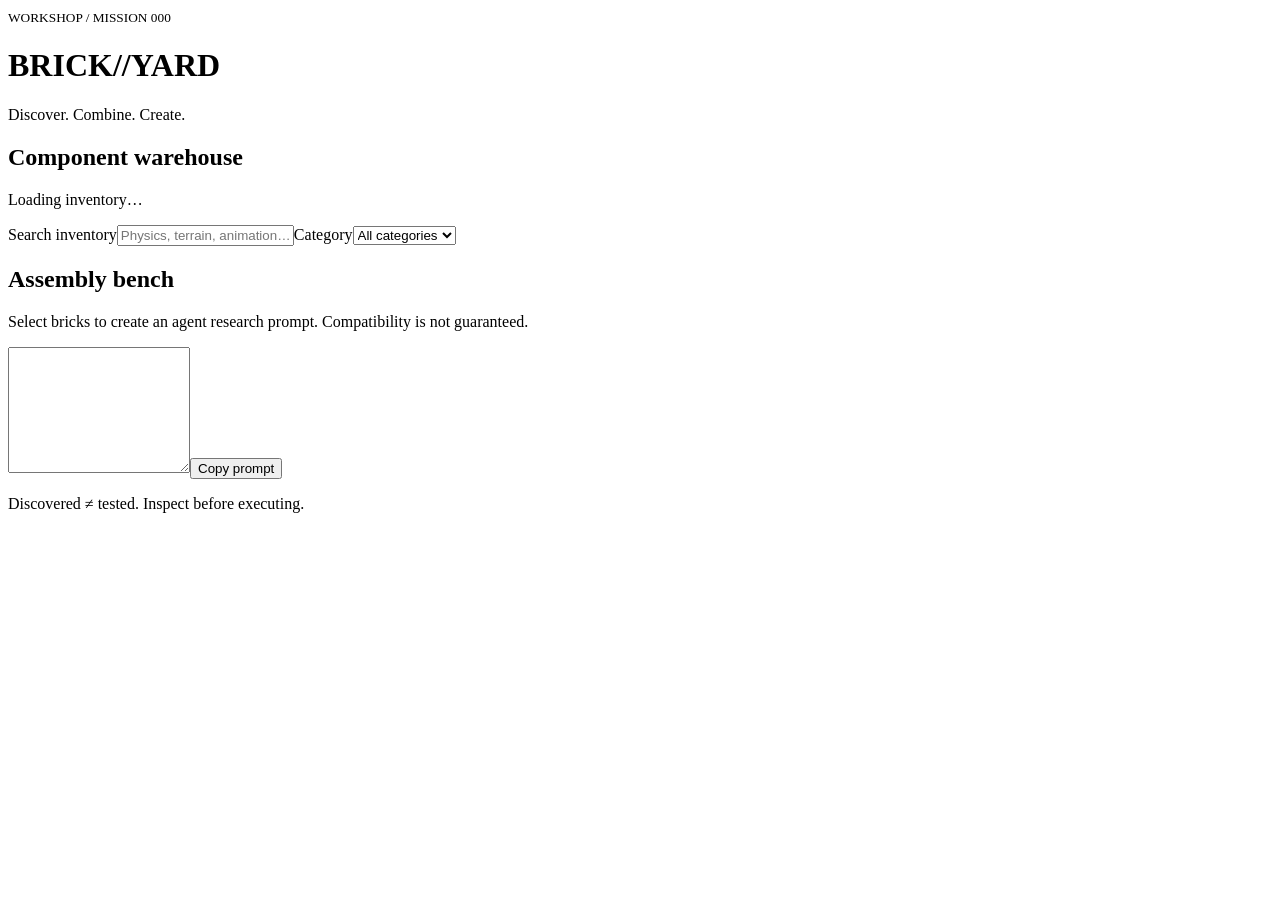
==== docs/index.html @ a6bcca69 "Mission 000: add docs/index.html" ====
<!doctype html><html lang="en"><head><meta charset="utf-8"><meta name="viewport" content="width=device-width,initial-scale=1"><title>BRICK//YARD</title><link rel="stylesheet" href="style.css"><script defer src="app.js"></script></head><body><header><small>WORKSHOP / MISSION 000</small><h1>BRICK<span>//</span>YARD</h1><p>Discover. Combine. Create.</p></header><main><section class="panel"><h2>Component warehouse</h2><p id="count" role="status">Loading inventory…</p><label for="q">Search inventory</label><input id="q" placeholder="Physics, terrain, animation…"><label for="category">Category</label><select id="category"><option value="">All categories</option></select></section><section id="cards" class="grid"></section><section class="panel"><h2>Assembly bench</h2><p>Select bricks to create an agent research prompt. Compatibility is not guaranteed.</p><textarea id="prompt" rows="8" readonly aria-label="Generated prompt"></textarea><button id="copy">Copy prompt</button><p id="status" role="status"></p></section></main><footer>Discovered ≠ tested. Inspect before executing.</footer></body></html>
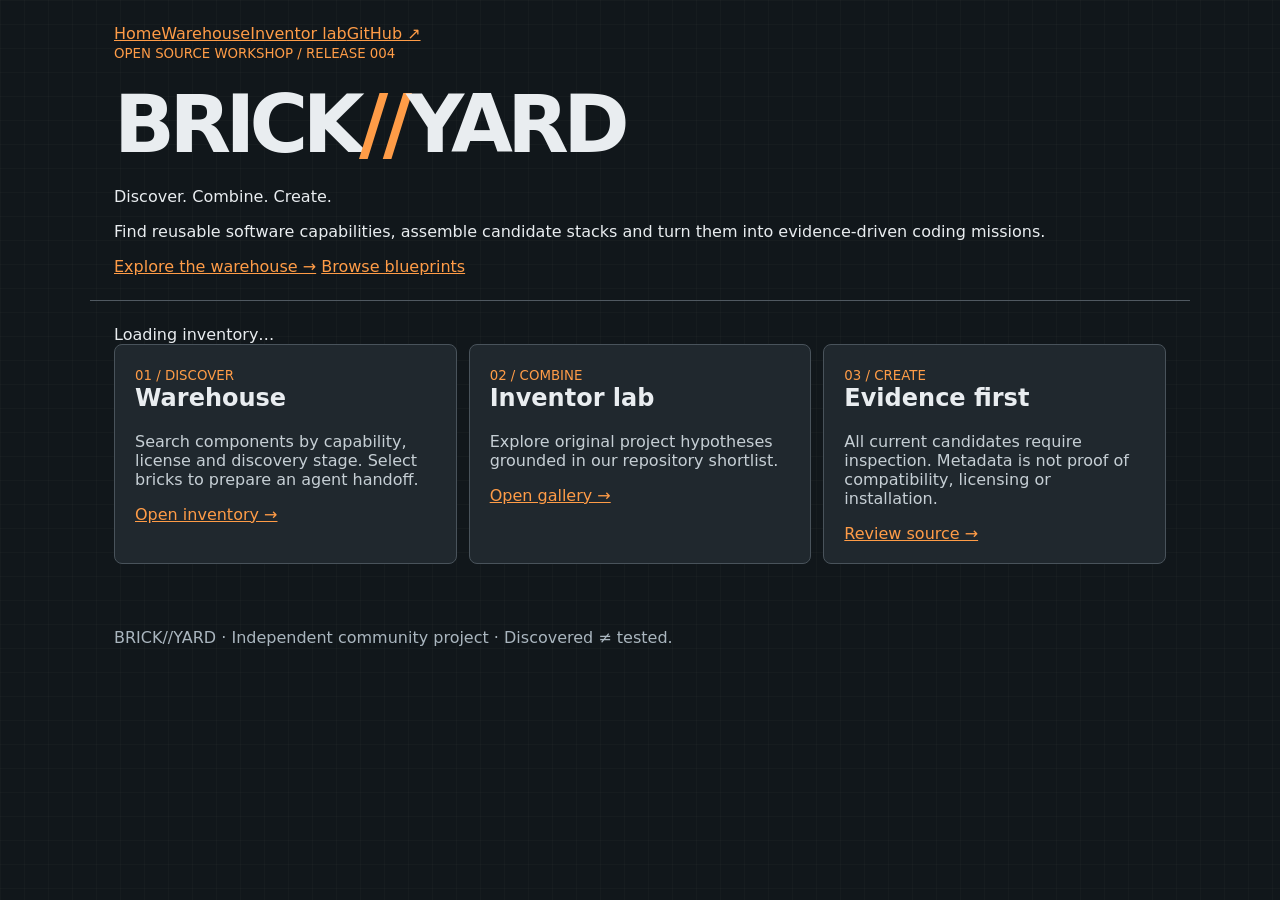
==== commit 9de5b82d: "Mission 004: unify site navigation and visual hierarchy" ====
--- a/docs/index.html
+++ b/docs/index.html
@@ -1 +1 @@
-<!doctype html><html lang="en"><head><meta charset="utf-8"><meta name="viewport" content="width=device-width,initial-scale=1"><title>BRICK//YARD</title><link rel="stylesheet" href="style.css"><script defer src="app.js"></script></head><body><header><small>WORKSHOP / MISSION 000</small><h1>BRICK<span>//</span>YARD</h1><p>Discover. Combine. Create.</p></header><main><section class="panel"><h2>Component warehouse</h2><p id="count" role="status">Loading inventory…</p><label for="q">Search inventory</label><input id="q" placeholder="Physics, terrain, animation…"><label for="category">Category</label><select id="category"><option value="">All categories</option></select></section><section id="cards" class="grid"></section><section class="panel"><h2>Assembly bench</h2><p>Select bricks to create an agent research prompt. Compatibility is not guaranteed.</p><textarea id="prompt" rows="8" readonly aria-label="Generated prompt"></textarea><button id="copy">Copy prompt</button><p id="status" role="status"></p></section></main><footer>Discovered ≠ tested. Inspect before executing.</footer></body></html>+<!doctype html><html lang="en"><head><meta charset="utf-8"><meta name="viewport" content="width=device-width,initial-scale=1"><title>BRICK//YARD — Open source workshop</title><link rel="stylesheet" href="style.css"><script defer src="home.js"></script></head><body><header><nav aria-label="Main navigation"><a href="index.html">Home</a><a href="warehouse.html">Warehouse</a><a href="inventor.html">Inventor lab</a><a href="https://github.com/ReidMaxim/BRICK-YARD">GitHub ↗</a></nav><div class="hero"><small>OPEN SOURCE WORKSHOP / RELEASE 004</small><h1>BRICK<span>//</span>YARD</h1><p class="lead">Discover. Combine. Create.</p><p>Find reusable software capabilities, assemble candidate stacks and turn them into evidence-driven coding missions.</p><a class="cta" href="warehouse.html">Explore the warehouse →</a> <a class="cta secondary" href="inventor.html">Browse blueprints</a></div></header><main><section aria-label="Inventory statistics" class="stats" id="stats" aria-live="polite">Loading inventory…</section><section class="grid"><article><small>01 / DISCOVER</small><h2>Warehouse</h2><p>Search components by capability, license and discovery stage. Select bricks to prepare an agent handoff.</p><a href="warehouse.html">Open inventory →</a></article><article><small>02 / COMBINE</small><h2>Inventor lab</h2><p>Explore original project hypotheses grounded in our repository shortlist.</p><a href="inventor.html">Open gallery →</a></article><article><small>03 / CREATE</small><h2>Evidence first</h2><p>All current candidates require inspection. Metadata is not proof of compatibility, licensing or installation.</p><a href="https://github.com/ReidMaxim/BRICK-YARD">Review source →</a></article></section></main><footer>BRICK//YARD · Independent community project · Discovered ≠ tested.</footer></body></html>
--- a/docs/style.css
+++ b/docs/style.css
@@ -0,0 +1 @@
+*{box-sizing:border-box}body{margin:0;background:#11171b;color:#e9edf0;font:16px system-ui,sans-serif;background-image:linear-gradient(#ffffff05 1px,transparent 1px),linear-gradient(90deg,#ffffff05 1px,transparent 1px);background-size:24px 24px}header,main,footer{max-width:1100px;margin:auto;padding:24px}header{border-bottom:1px solid #505961}h1{font-size:clamp(2.4rem,8vw,5rem);letter-spacing:-.07em;margin:.2em 0}h1 span,small,a{color:#ff9c47}h2,h3{margin-top:0}.panel,article{background:#20282e;border:1px solid #49535b;border-radius:8px;padding:20px;margin-bottom:16px}.grid{display:grid;grid-template-columns:repeat(auto-fit,minmax(min(100%,270px),1fr));gap:12px}label{display:block;margin:10px 0 4px}input,select,textarea,button{font:inherit;border:1px solid #69747c;border-radius:5px;padding:12px;background:#11171b;color:inherit}input,select,textarea{width:100%}input[type=checkbox]{width:auto}button{background:#ff9c47;color:#171717;font-weight:bold;cursor:pointer}a{overflow-wrap:anywhere}footer{color:#aab6bf}article p{color:#c6cfd5} :focus-visible{outline:3px solid #ff9c47;outline-offset:3px}
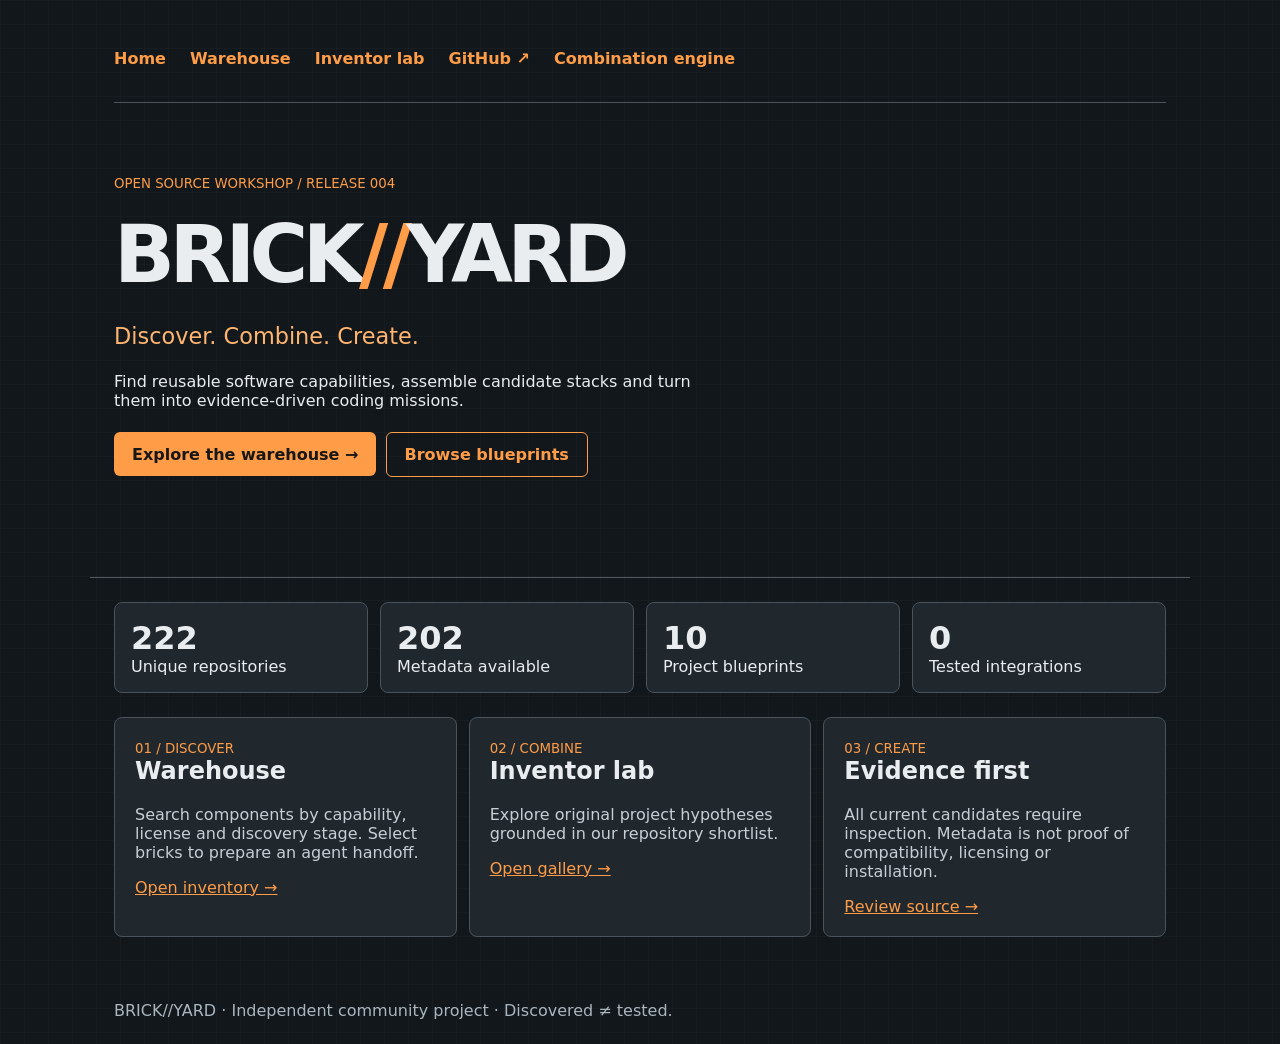
==== commit a5453473: "Mission 006: integrate combination engine" ====
--- a/docs/index.html
+++ b/docs/index.html
@@ -1 +1 @@
-<!doctype html><html lang="en"><head><meta charset="utf-8"><meta name="viewport" content="width=device-width,initial-scale=1"><title>BRICK//YARD — Open source workshop</title><link rel="stylesheet" href="style.css"><script defer src="home.js"></script></head><body><header><nav aria-label="Main navigation"><a href="index.html">Home</a><a href="warehouse.html">Warehouse</a><a href="inventor.html">Inventor lab</a><a href="https://github.com/ReidMaxim/BRICK-YARD">GitHub ↗</a></nav><div class="hero"><small>OPEN SOURCE WORKSHOP / RELEASE 004</small><h1>BRICK<span>//</span>YARD</h1><p class="lead">Discover. Combine. Create.</p><p>Find reusable software capabilities, assemble candidate stacks and turn them into evidence-driven coding missions.</p><a class="cta" href="warehouse.html">Explore the warehouse →</a> <a class="cta secondary" href="inventor.html">Browse blueprints</a></div></header><main><section aria-label="Inventory statistics" class="stats" id="stats" aria-live="polite">Loading inventory…</section><section class="grid"><article><small>01 / DISCOVER</small><h2>Warehouse</h2><p>Search components by capability, license and discovery stage. Select bricks to prepare an agent handoff.</p><a href="warehouse.html">Open inventory →</a></article><article><small>02 / COMBINE</small><h2>Inventor lab</h2><p>Explore original project hypotheses grounded in our repository shortlist.</p><a href="inventor.html">Open gallery →</a></article><article><small>03 / CREATE</small><h2>Evidence first</h2><p>All current candidates require inspection. Metadata is not proof of compatibility, licensing or installation.</p><a href="https://github.com/ReidMaxim/BRICK-YARD">Review source →</a></article></section></main><footer>BRICK//YARD · Independent community project · Discovered ≠ tested.</footer></body></html>+<!doctype html><html lang="en"><head><meta charset="utf-8"><meta name="viewport" content="width=device-width,initial-scale=1"><title>BRICK//YARD — Open source workshop</title><link rel="stylesheet" href="style.css"><script defer src="home.js"></script></head><body><header><nav aria-label="Main navigation"><a href="index.html">Home</a><a href="warehouse.html">Warehouse</a><a href="inventor.html">Inventor lab</a><a href="https://github.com/ReidMaxim/BRICK-YARD">GitHub ↗</a><a href="combine.html">Combination engine</a></nav><div class="hero"><small>OPEN SOURCE WORKSHOP / RELEASE 004</small><h1>BRICK<span>//</span>YARD</h1><p class="lead">Discover. Combine. Create.</p><p>Find reusable software capabilities, assemble candidate stacks and turn them into evidence-driven coding missions.</p><a class="cta" href="warehouse.html">Explore the warehouse →</a> <a class="cta secondary" href="inventor.html">Browse blueprints</a></div></header><main><section aria-label="Inventory statistics" class="stats" id="stats" aria-live="polite">Loading inventory…</section><section class="grid"><article><small>01 / DISCOVER</small><h2>Warehouse</h2><p>Search components by capability, license and discovery stage. Select bricks to prepare an agent handoff.</p><a href="warehouse.html">Open inventory →</a></article><article><small>02 / COMBINE</small><h2>Inventor lab</h2><p>Explore original project hypotheses grounded in our repository shortlist.</p><a href="inventor.html">Open gallery →</a></article><article><small>03 / CREATE</small><h2>Evidence first</h2><p>All current candidates require inspection. Metadata is not proof of compatibility, licensing or installation.</p><a href="https://github.com/ReidMaxim/BRICK-YARD">Review source →</a></article></section></main><footer>BRICK//YARD · Independent community project · Discovered ≠ tested.</footer></body></html>
--- a/docs/style.css
+++ b/docs/style.css
@@ -1 +1,2 @@
-*{box-sizing:border-box}body{margin:0;background:#11171b;color:#e9edf0;font:16px system-ui,sans-serif;background-image:linear-gradient(#ffffff05 1px,transparent 1px),linear-gradient(90deg,#ffffff05 1px,transparent 1px);background-size:24px 24px}header,main,footer{max-width:1100px;margin:auto;padding:24px}header{border-bottom:1px solid #505961}h1{font-size:clamp(2.4rem,8vw,5rem);letter-spacing:-.07em;margin:.2em 0}h1 span,small,a{color:#ff9c47}h2,h3{margin-top:0}.panel,article{background:#20282e;border:1px solid #49535b;border-radius:8px;padding:20px;margin-bottom:16px}.grid{display:grid;grid-template-columns:repeat(auto-fit,minmax(min(100%,270px),1fr));gap:12px}label{display:block;margin:10px 0 4px}input,select,textarea,button{font:inherit;border:1px solid #69747c;border-radius:5px;padding:12px;background:#11171b;color:inherit}input,select,textarea{width:100%}input[type=checkbox]{width:auto}button{background:#ff9c47;color:#171717;font-weight:bold;cursor:pointer}a{overflow-wrap:anywhere}footer{color:#aab6bf}article p{color:#c6cfd5} :focus-visible{outline:3px solid #ff9c47;outline-offset:3px}+*{box-sizing:border-box}body{margin:0;background:#11171b;color:#e9edf0;font:16px system-ui,sans-serif;background-image:linear-gradient(#ffffff05 1px,transparent 1px),linear-gradient(90deg,#ffffff05 1px,transparent 1px);background-size:24px 24px}header,main,footer{max-width:1100px;margin:auto;padding:24px}header{border-bottom:1px solid #505961}h1{font-size:clamp(2.4rem,8vw,5rem);letter-spacing:-.07em;margin:.2em 0}h1 span,small,a{color:#ff9c47}h2,h3{margin-top:0}.panel,article{background:#20282e;border:1px solid #49535b;border-radius:8px;padding:20px;margin-bottom:16px}.grid{display:grid;grid-template-columns:repeat(auto-fit,minmax(min(100%,270px),1fr));gap:12px}label{display:block;margin:10px 0 4px}input,select,textarea,button{font:inherit;border:1px solid #69747c;border-radius:5px;padding:12px;background:#11171b;color:inherit}input,select,textarea{width:100%}input[type=checkbox]{width:auto}button{background:#ff9c47;color:#171717;font-weight:bold;cursor:pointer}a{overflow-wrap:anywhere}footer{color:#aab6bf}article p{color:#c6cfd5} :focus-visible{outline:3px solid #ff9c47;outline-offset:3px}
+nav{display:flex;flex-wrap:wrap;gap:12px 24px;padding:12px 0 22px;border-bottom:1px solid #49535b}nav a,.cta{display:inline-flex;align-items:center;min-height:44px;font-weight:650}nav a{text-decoration:none}.hero{padding:clamp(24px,6vw,70px) 0}.hero p{max-width:60ch}.lead{font-size:1.4rem;color:#ffb570}.cta{background:#ff9c47;color:#171717;border-radius:6px;padding:12px 18px;text-decoration:none;margin:6px 4px 6px 0}.cta.secondary{background:transparent;color:#ff9c47;border:1px solid #ff9c47}.stats{display:grid;grid-template-columns:repeat(auto-fit,minmax(130px,1fr));gap:12px;margin-bottom:24px}.stat{border:1px solid #49535b;background:#20282e;padding:16px;border-radius:8px}.stat strong{display:block;font-size:2rem}article{min-width:0;overflow-wrap:anywhere}button{min-height:44px}#more{margin-bottom:20px}textarea{resize:vertical}@media(max-width:480px){header,main,footer{padding:16px}.panel,article{padding:16px}nav{gap:6px 15px}}
